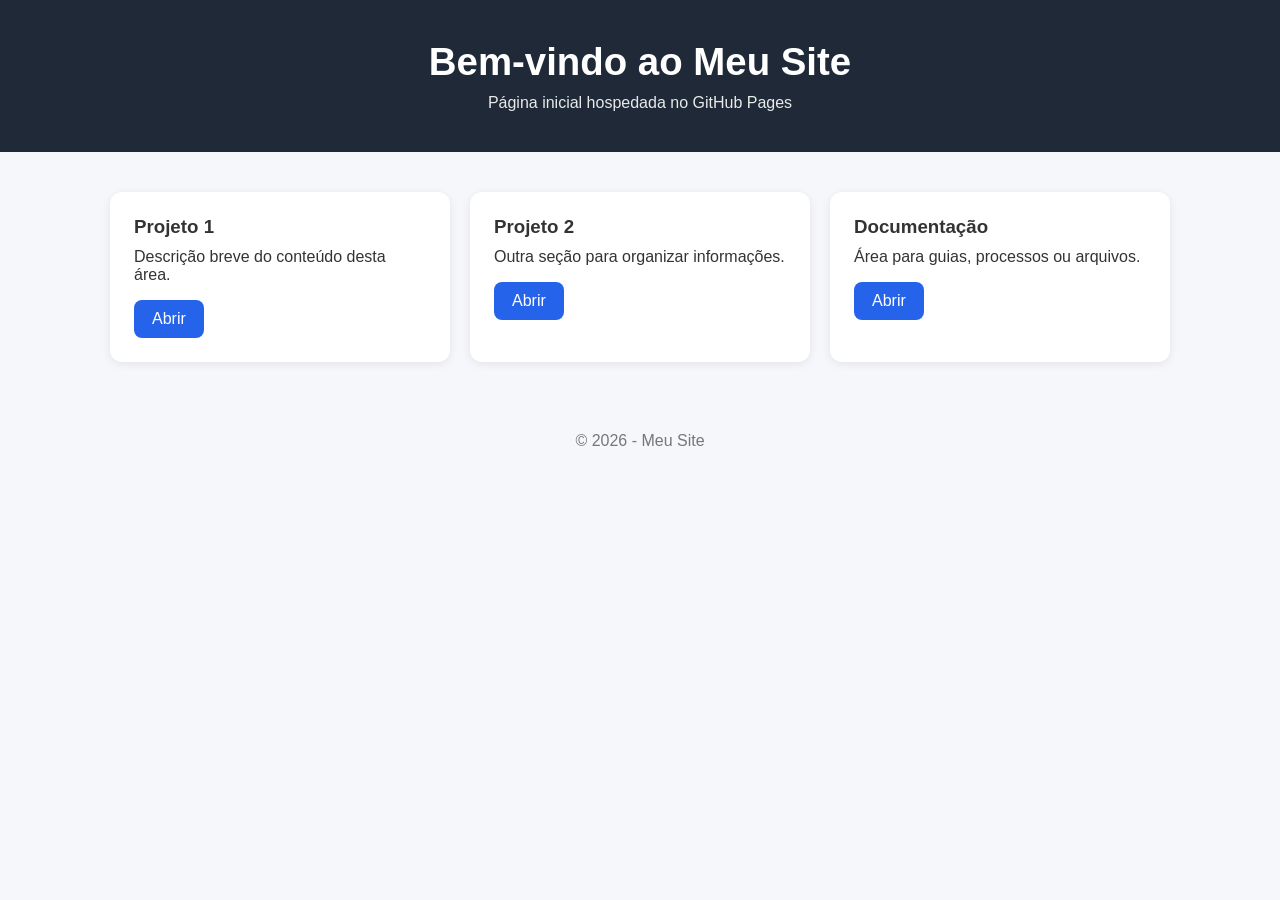
==== index.html @ 6c847b7d "index inicial" ====
<!DOCTYPE html>
<html lang="pt-BR">
<head>
<meta charset="UTF-8">
<meta name="viewport" content="width=device-width, initial-scale=1.0">

<title>Meu Site</title>

<style>
*{
    margin:0;
    padding:0;
    box-sizing:border-box;
}

body{
    font-family: Arial, sans-serif;
    background:#f5f7fa;
    color:#333;
}

header{
    background:#1f2937;
    color:white;
    padding:40px 20px;
    text-align:center;
}

header h1{
    font-size:2.4rem;
    margin-bottom:10px;
}

header p{
    opacity:0.9;
}

.container{
    max-width:1100px;
    margin:auto;
    padding:40px 20px;
}

.cards{
    display:grid;
    grid-template-columns:repeat(auto-fit,minmax(250px,1fr));
    gap:20px;
}

.card{
    background:white;
    border-radius:12px;
    padding:24px;
    box-shadow:0 2px 10px rgba(0,0,0,.08);
    transition:.2s;
}

.card:hover{
    transform:translateY(-4px);
}

.card h3{
    margin-bottom:10px;
}

.card p{
    margin-bottom:16px;
}

.btn{
    display:inline-block;
    padding:10px 18px;
    background:#2563eb;
    color:white;
    text-decoration:none;
    border-radius:8px;
}

.btn:hover{
    background:#1d4ed8;
}

footer{
    text-align:center;
    padding:30px;
    color:#777;
}

</style>

</head>

<body>

<header>
    <h1>Bem-vindo ao Meu Site</h1>
    <p>Página inicial hospedada no GitHub Pages</p>
</header>

<section class="container">

    <div class="cards">

        <div class="card">
            <h3>Projeto 1</h3>
            <p>Descrição breve do conteúdo desta área.</p>
            <a class="btn" href="#">Abrir</a>
        </div>

        <div class="card">
            <h3>Projeto 2</h3>
            <p>Outra seção para organizar informações.</p>
            <a class="btn" href="#">Abrir</a>
        </div>

        <div class="card">
            <h3>Documentação</h3>
            <p>Área para guias, processos ou arquivos.</p>
            <a class="btn" href="#">Abrir</a>
        </div>

    </div>

</section>

<footer>
    © 2026 - Meu Site
</footer>

</body>
</html>
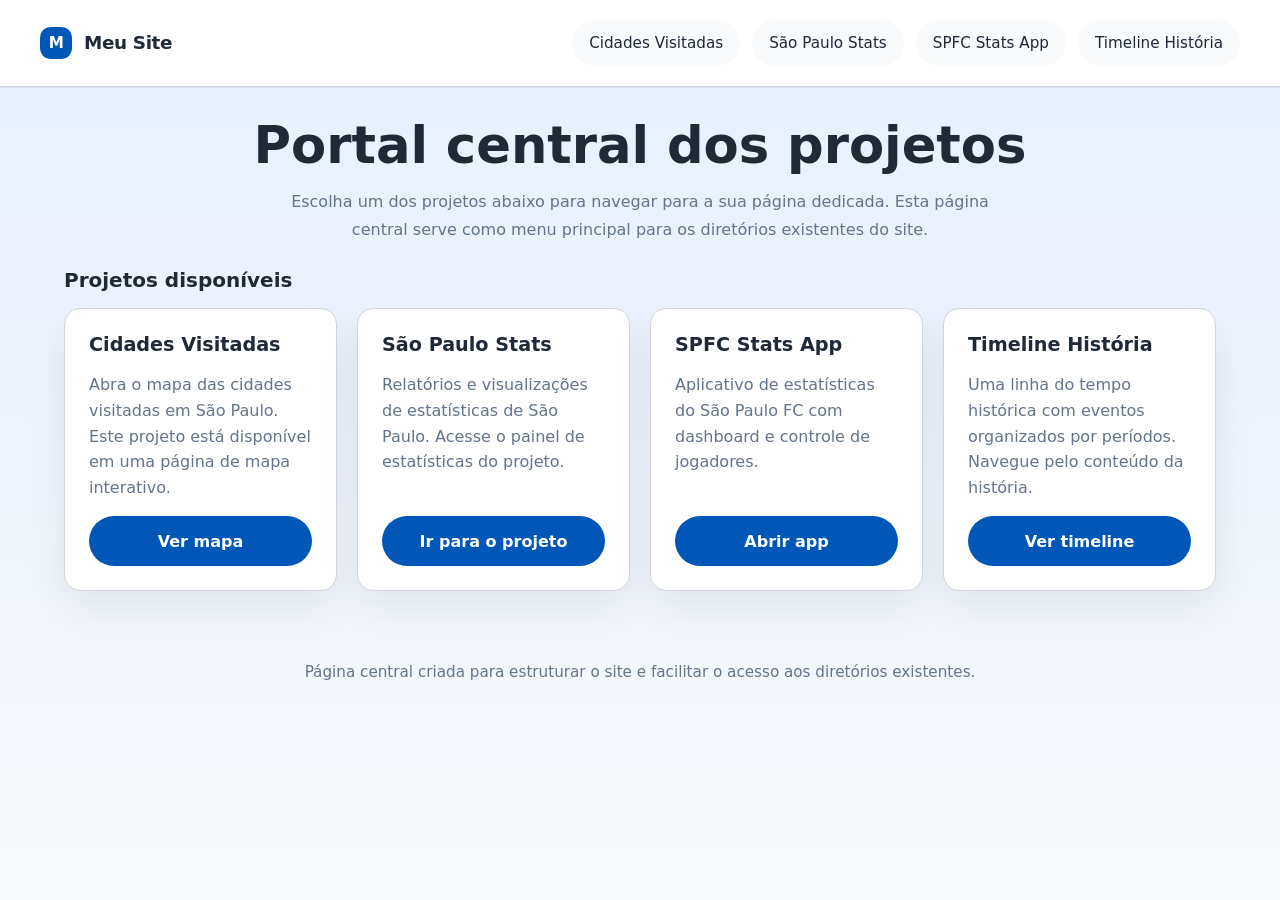
==== commit efb0e5c5: "página central do site refeita" ====
--- a/index.html
+++ b/index.html
@@ -1,131 +1,227 @@
 <!DOCTYPE html>
 <html lang="pt-BR">
 <head>
-<meta charset="UTF-8">
-<meta name="viewport" content="width=device-width, initial-scale=1.0">
-
-<title>Meu Site</title>
-
-<style>
-*{
-    margin:0;
-    padding:0;
-    box-sizing:border-box;
-}
-
-body{
-    font-family: Arial, sans-serif;
-    background:#f5f7fa;
-    color:#333;
-}
-
-header{
-    background:#1f2937;
-    color:white;
-    padding:40px 20px;
-    text-align:center;
-}
-
-header h1{
-    font-size:2.4rem;
-    margin-bottom:10px;
-}
-
-header p{
-    opacity:0.9;
-}
-
-.container{
-    max-width:1100px;
-    margin:auto;
-    padding:40px 20px;
-}
-
-.cards{
-    display:grid;
-    grid-template-columns:repeat(auto-fit,minmax(250px,1fr));
-    gap:20px;
-}
-
-.card{
-    background:white;
-    border-radius:12px;
-    padding:24px;
-    box-shadow:0 2px 10px rgba(0,0,0,.08);
-    transition:.2s;
-}
-
-.card:hover{
-    transform:translateY(-4px);
-}
-
-.card h3{
-    margin-bottom:10px;
-}
-
-.card p{
-    margin-bottom:16px;
-}
-
-.btn{
-    display:inline-block;
-    padding:10px 18px;
-    background:#2563eb;
-    color:white;
-    text-decoration:none;
-    border-radius:8px;
-}
-
-.btn:hover{
-    background:#1d4ed8;
-}
-
-footer{
-    text-align:center;
-    padding:30px;
-    color:#777;
-}
-
-</style>
-
+    <meta charset="UTF-8">
+    <meta name="viewport" content="width=device-width, initial-scale=1.0">
+    <title>Meu Site - Portal de Projetos</title>
+    <style>
+        :root {
+            --bg: #f4f7fb;
+            --surface: #ffffff;
+            --primary: #0057b8;
+            --primary-dark: #003d7a;
+            --text: #1f2937;
+            --muted: #64748b;
+            --border: #d1d5db;
+            --shadow: 0 16px 40px rgba(15, 23, 42, 0.08);
+            font-family: Inter, system-ui, -apple-system, BlinkMacSystemFont, "Segoe UI", sans-serif;
+        }
+        * {
+            box-sizing: border-box;
+        }
+        body {
+            margin: 0;
+            min-height: 100vh;
+            background: linear-gradient(180deg, #e6efff 0%, #f8fafc 100%);
+            color: var(--text);
+        }
+        a {
+            color: inherit;
+            text-decoration: none;
+        }
+        header {
+            background: #ffffff;
+            border-bottom: 1px solid var(--border);
+            padding: 1.25rem 1.5rem;
+            position: sticky;
+            top: 0;
+            z-index: 10;
+            box-shadow: 0 1px 0 rgba(148, 163, 184, 0.15);
+        }
+        .topbar {
+            display: flex;
+            align-items: center;
+            justify-content: space-between;
+            gap: 1rem;
+            max-width: 1200px;
+            margin: 0 auto;
+        }
+        .brand {
+            display: flex;
+            align-items: center;
+            gap: 0.75rem;
+            font-weight: 700;
+            letter-spacing: -0.02em;
+            font-size: 1.15rem;
+        }
+        .brand span {
+            display: inline-block;
+            width: 2rem;
+            height: 2rem;
+            background: var(--primary);
+            border-radius: 0.65rem;
+            color: #fff;
+            display: grid;
+            place-items: center;
+            font-size: 0.95rem;
+        }
+        nav ul {
+            display: flex;
+            flex-wrap: wrap;
+            gap: 0.75rem;
+            align-items: center;
+            margin: 0;
+            padding: 0;
+            list-style: none;
+        }
+        nav a {
+            display: inline-flex;
+            align-items: center;
+            padding: 0.8rem 1rem;
+            border-radius: 999px;
+            background: #f8fafc;
+            border: 1px solid transparent;
+            transition: transform 180ms ease, background 180ms ease, border-color 180ms ease;
+            font-size: 0.95rem;
+            color: var(--text);
+        }
+        nav a:hover {
+            background: #eef4ff;
+            transform: translateY(-1px);
+            border-color: var(--border);
+        }
+        .hero {
+            max-width: 960px;
+            margin: 2rem auto 1.5rem;
+            padding: 0 1.5rem;
+            text-align: center;
+        }
+        .hero h1 {
+            margin: 0;
+            font-size: clamp(2.4rem, 4vw, 3.6rem);
+            line-height: 1.05;
+        }
+        .hero p {
+            margin: 1rem auto 0;
+            max-width: 720px;
+            color: var(--muted);
+            font-size: 1rem;
+            line-height: 1.75;
+        }
+        .grid {
+            display: grid;
+            gap: 1.25rem;
+            grid-template-columns: repeat(auto-fit, minmax(260px, 1fr));
+            max-width: 1200px;
+            margin: 0 auto 3rem;
+            padding: 0 1.5rem;
+        }
+        .card {
+            background: var(--surface);
+            border: 1px solid var(--border);
+            border-radius: 1rem;
+            padding: 1.5rem;
+            box-shadow: var(--shadow);
+            display: flex;
+            flex-direction: column;
+            gap: 1rem;
+        }
+        .card h2 {
+            margin: 0;
+            font-size: 1.2rem;
+        }
+        .card p {
+            margin: 0;
+            color: var(--muted);
+            line-height: 1.6;
+        }
+        .card a {
+            margin-top: auto;
+            display: inline-flex;
+            align-items: center;
+            justify-content: center;
+            padding: 0.95rem 1rem;
+            border-radius: 999px;
+            background: var(--primary);
+            color: white;
+            font-weight: 600;
+            transition: background 180ms ease;
+        }
+        .card a:hover {
+            background: var(--primary-dark);
+        }
+        .section-title {
+            max-width: 1200px;
+            margin: 0 auto 1rem;
+            padding: 0 1.5rem;
+            display: flex;
+            align-items: center;
+            justify-content: space-between;
+            gap: 1rem;
+        }
+        .section-title h2 {
+            margin: 0;
+            font-size: 1.25rem;
+        }
+        footer {
+            text-align: center;
+            padding: 1.5rem 1.5rem 2rem;
+            color: var(--muted);
+            font-size: 0.95rem;
+        }
+    </style>
 </head>
-
 <body>
-
-<header>
-    <h1>Bem-vindo ao Meu Site</h1>
-    <p>Página inicial hospedada no GitHub Pages</p>
-</header>
-
-<section class="container">
-
-    <div class="cards">
-
-        <div class="card">
-            <h3>Projeto 1</h3>
-            <p>Descrição breve do conteúdo desta área.</p>
-            <a class="btn" href="#">Abrir</a>
+    <header>
+        <div class="topbar">
+            <div class="brand"><span>M</span>Meu Site</div>
+            <nav>
+                <ul>
+                    <li><a href="cidades-visitadas/mapa-cidades-sao-paulo.html">Cidades Visitadas</a></li>
+                    <li><a href="sao-paulo-stats/index.html">São Paulo Stats</a></li>
+                    <li><a href="spfc-stats-app/index.html">SPFC Stats App</a></li>
+                    <li><a href="timeline-historia/index.html">Timeline História</a></li>
+                </ul>
+            </nav>
         </div>
-
-        <div class="card">
-            <h3>Projeto 2</h3>
-            <p>Outra seção para organizar informações.</p>
-            <a class="btn" href="#">Abrir</a>
-        </div>
-
-        <div class="card">
-            <h3>Documentação</h3>
-            <p>Área para guias, processos ou arquivos.</p>
-            <a class="btn" href="#">Abrir</a>
-        </div>
-
-    </div>
-
-</section>
-
-<footer>
-    © 2026 - Meu Site
-</footer>
-
+    </header>
+
+    <main>
+        <section class="hero">
+            <h1>Portal central dos projetos</h1>
+            <p>Escolha um dos projetos abaixo para navegar para a sua página dedicada. Esta página central serve como menu principal para os diretórios existentes do site.</p>
+        </section>
+
+        <section class="section-title">
+            <h2>Projetos disponíveis</h2>
+        </section>
+
+        <section class="grid">
+            <article class="card">
+                <h2>Cidades Visitadas</h2>
+                <p>Abra o mapa das cidades visitadas em São Paulo. Este projeto está disponível em uma página de mapa interativo.</p>
+                <a href="cidades-visitadas/mapa-cidades-sao-paulo.html">Ver mapa</a>
+            </article>
+            <article class="card">
+                <h2>São Paulo Stats</h2>
+                <p>Relatórios e visualizações de estatísticas de São Paulo. Acesse o painel de estatísticas do projeto.</p>
+                <a href="sao-paulo-stats/sao-paulo-stats.html">Ir para o projeto</a>
+            </article>
+            <article class="card">
+                <h2>SPFC Stats App</h2>
+                <p>Aplicativo de estatísticas do São Paulo FC com dashboard e controle de jogadores.</p>
+                <a href="spfc-stats-app/spfc-stats-app.html">Abrir app</a>
+            </article>
+            <article class="card">
+                <h2>Timeline História</h2>
+                <p>Uma linha do tempo histórica com eventos organizados por períodos. Navegue pelo conteúdo da história.</p>
+                <a href="timeline-historia/timeline-historia.html">Ver timeline</a>
+            </article>
+        </section>
+    </main>
+
+    <footer>
+        Página central criada para estruturar o site e facilitar o acesso aos diretórios existentes.
+    </footer>
 </body>
 </html>
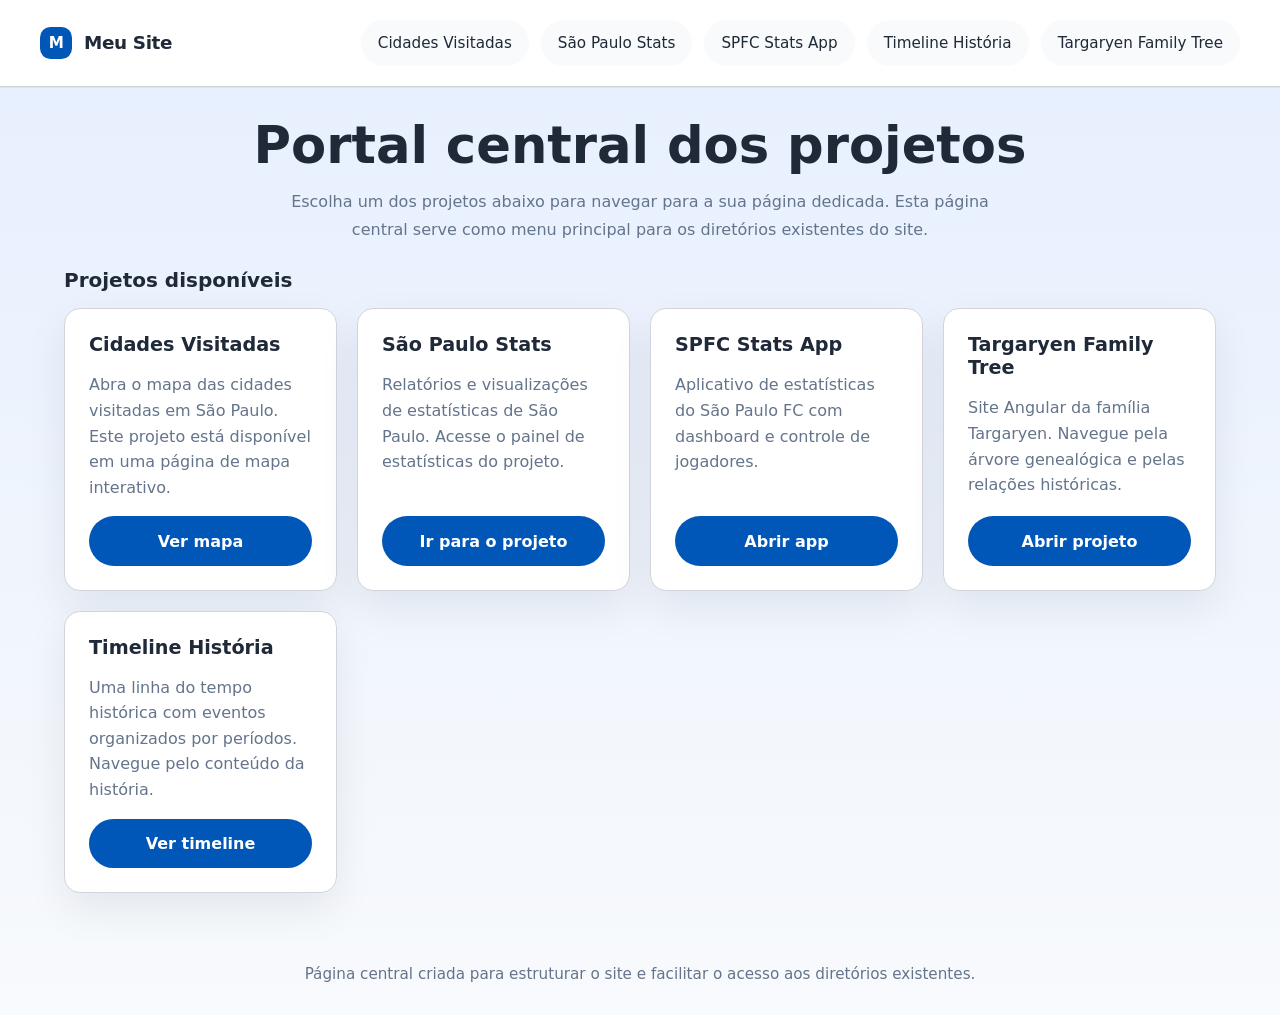
==== commit 8956eee7: "adicionado projeto targaryen" ====
--- a/index.html
+++ b/index.html
@@ -178,9 +178,10 @@
             <nav>
                 <ul>
                     <li><a href="cidades-visitadas/mapa-cidades-sao-paulo.html">Cidades Visitadas</a></li>
-                    <li><a href="sao-paulo-stats/index.html">São Paulo Stats</a></li>
-                    <li><a href="spfc-stats-app/index.html">SPFC Stats App</a></li>
-                    <li><a href="timeline-historia/index.html">Timeline História</a></li>
+                    <li><a href="sao-paulo-stats/sao-paulo-stats.html">São Paulo Stats</a></li>
+                    <li><a href="spfc-stats-app/spfc-stats-app.html">SPFC Stats App</a></li>
+                    <li><a href="timeline-historia/timeline-historia.html">Timeline História</a></li>
+                    <li><a href="targaryen-family-tree/">Targaryen Family Tree</a></li>
                 </ul>
             </nav>
         </div>
@@ -213,6 +214,11 @@
                 <a href="spfc-stats-app/spfc-stats-app.html">Abrir app</a>
             </article>
             <article class="card">
+                <h2>Targaryen Family Tree</h2>
+                <p>Site Angular da família Targaryen. Navegue pela árvore genealógica e pelas relações históricas.</p>
+                <a href="targaryen-family-tree/">Abrir projeto</a>
+            </article>
+            <article class="card">
                 <h2>Timeline História</h2>
                 <p>Uma linha do tempo histórica com eventos organizados por períodos. Navegue pelo conteúdo da história.</p>
                 <a href="timeline-historia/timeline-historia.html">Ver timeline</a>
